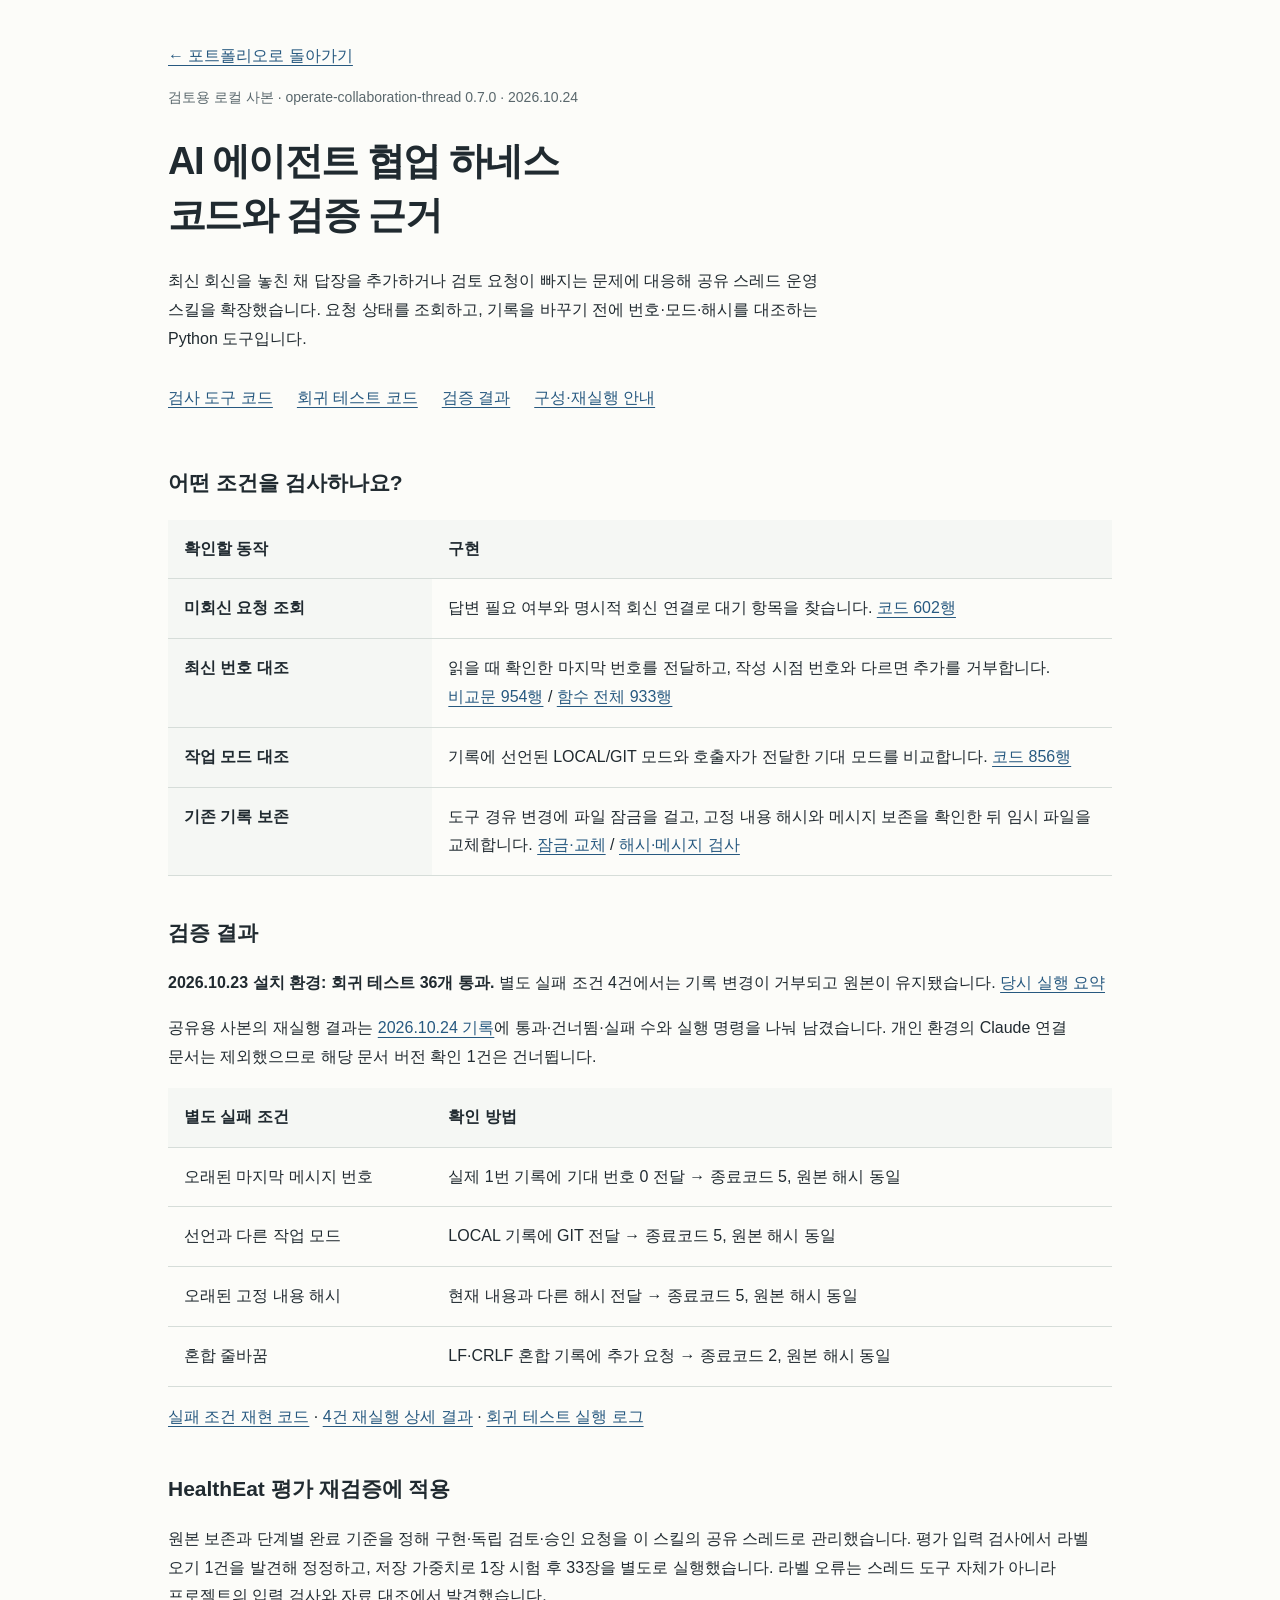
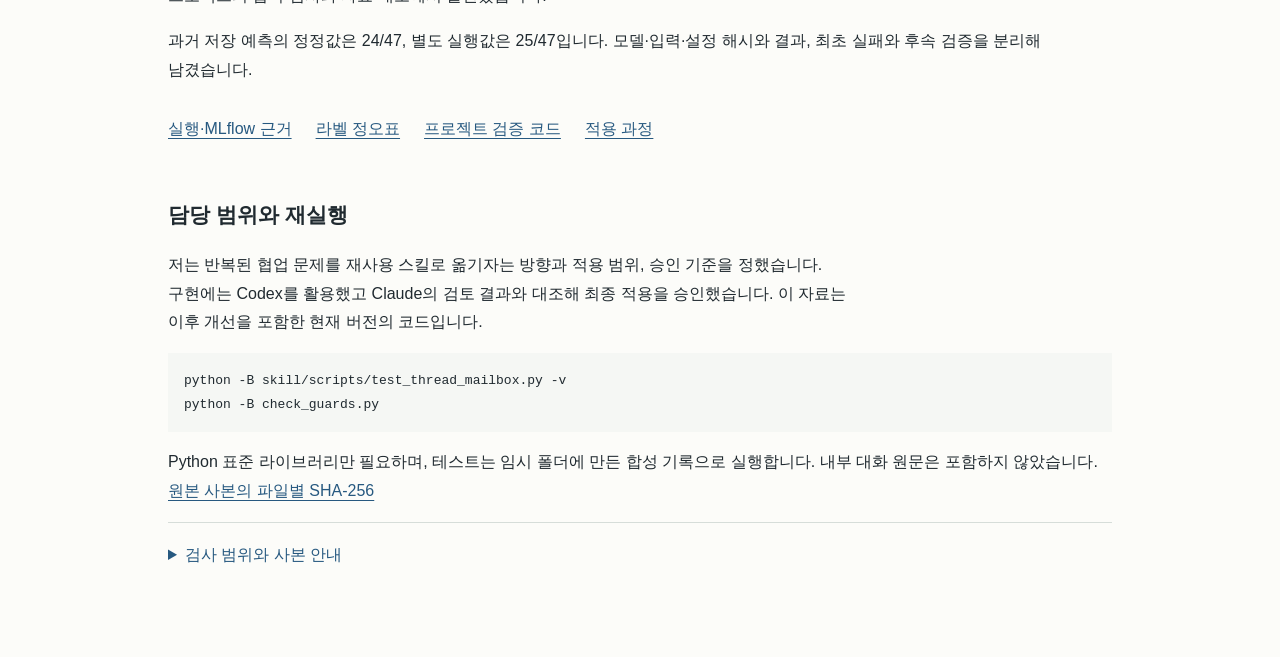
==== harness-evidence/index.html @ 92047654 "feat(portfolio): publish agent harness and HealthEat verification" ====
<!doctype html>
<html lang="ko"><head><meta charset="utf-8"><meta name="viewport" content="width=device-width,initial-scale=1"><meta name="robots" content="noindex"><title>AI 에이전트 협업 하네스 | 코드와 검증 근거</title><link rel="stylesheet" href="evidence.css"></head>
<body><main>
<a href="../index.html#agent-work">← 포트폴리오로 돌아가기</a>
<p class="meta">검토용 로컬 사본 · operate-collaboration-thread 0.7.0 · 2026.10.24</p>
<h1>AI 에이전트 협업 하네스<br>코드와 검증 근거</h1>
<p class="intro">최신 회신을 놓친 채 답장을 추가하거나 검토 요청이 빠지는 문제에 대응해 공유 스레드 운영 스킬을 확장했습니다. 요청 상태를 조회하고, 기록을 바꾸기 전에 번호·모드·해시를 대조하는 Python 도구입니다.</p>
<nav class="links" aria-label="하네스 근거"><a href="code.html">검사 도구 코드</a><a href="tests.html">회귀 테스트 코드</a><a href="#verification">검증 결과</a><a href="README.md">구성·재실행 안내</a></nav>
<h2>어떤 조건을 검사하나요?</h2>
<div class="table-wrap"><table><thead><tr><th scope="col">확인할 동작</th><th scope="col">구현</th></tr></thead><tbody>
<tr><th scope="row">미회신 요청 조회</th><td>답변 필요 여부와 명시적 회신 연결로 대기 항목을 찾습니다. <a href="code.html#L602">코드 602행</a></td></tr>
<tr><th scope="row">최신 번호 대조</th><td>읽을 때 확인한 마지막 번호를 전달하고, 작성 시점 번호와 다르면 추가를 거부합니다. <a href="code.html#L954">비교문 954행</a> / <a href="code.html#L933">함수 전체 933행</a></td></tr>
<tr><th scope="row">작업 모드 대조</th><td>기록에 선언된 LOCAL/GIT 모드와 호출자가 전달한 기대 모드를 비교합니다. <a href="code.html#L856">코드 856행</a></td></tr>
<tr><th scope="row">기존 기록 보존</th><td>도구 경유 변경에 파일 잠금을 걸고, 고정 내용 해시와 메시지 보존을 확인한 뒤 임시 파일을 교체합니다. <a href="code.html#L711">잠금·교체</a> / <a href="code.html#L1042">해시·메시지 검사</a></td></tr>
</tbody></table></div>
<h2 id="verification">검증 결과</h2>
<p><b>2026.10.23 설치 환경: 회귀 테스트 36개 통과.</b> 별도 실패 조건 4건에서는 기록 변경이 거부되고 원본이 유지됐습니다. <a href="verification-20261023.json">당시 실행 요약</a></p>
<p>공유용 사본의 재실행 결과는 <a href="verification-20261024.json">2026.10.24 기록</a>에 통과·건너뜀·실패 수와 실행 명령을 나눠 남겼습니다. 개인 환경의 Claude 연결 문서는 제외했으므로 해당 문서 버전 확인 1건은 건너뜁니다.</p>
<div class="table-wrap"><table><thead><tr><th scope="col">별도 실패 조건</th><th scope="col">확인 방법</th></tr></thead><tbody>
<tr><td>오래된 마지막 메시지 번호</td><td>실제 1번 기록에 기대 번호 0 전달 → 종료코드 5, 원본 해시 동일</td></tr>
<tr><td>선언과 다른 작업 모드</td><td>LOCAL 기록에 GIT 전달 → 종료코드 5, 원본 해시 동일</td></tr>
<tr><td>오래된 고정 내용 해시</td><td>현재 내용과 다른 해시 전달 → 종료코드 5, 원본 해시 동일</td></tr>
<tr><td>혼합 줄바꿈</td><td>LF·CRLF 혼합 기록에 추가 요청 → 종료코드 2, 원본 해시 동일</td></tr>
</tbody></table></div>
<p><a href="check_guards.py">실패 조건 재현 코드</a> · <a href="guards-20261024.json">4건 재실행 상세 결과</a> · <a href="regression-20261024.txt">회귀 테스트 실행 로그</a></p>
<h2 id="healtheat-proof">HealthEat 평가 재검증에 적용</h2>
<p>원본 보존과 단계별 완료 기준을 정해 구현·독립 검토·승인 요청을 이 스킬의 공유 스레드로 관리했습니다. 평가 입력 검사에서 라벨 오기 1건을 발견해 정정하고, 저장 가중치로 1장 시험 후 33장을 별도로 실행했습니다. 라벨 오류는 스레드 도구 자체가 아니라 프로젝트의 입력 검사와 자료 대조에서 발견했습니다.</p>
<p>과거 저장 예측의 정정값은 24/47, 별도 실행값은 25/47입니다. 모델·입력·설정 해시와 결과, 최초 실패와 후속 검증을 분리해 남겼습니다.</p>
<nav class="links" aria-label="HealthEat 적용 근거"><a href="https://github.com/wony98/pill_detection/blob/6daac3b96ef949f479b1820bcda2e5ed69fef1c9/experiments/forward_eval_20261025/README.md" target="_blank" rel="noopener noreferrer">실행·MLflow 근거</a><a href="https://github.com/wony98/pill_detection/blob/6daac3b96ef949f479b1820bcda2e5ed69fef1c9/docs/errata_label_v2_20261024/README.md" target="_blank" rel="noopener noreferrer">라벨 정오표</a><a href="https://github.com/wony98/pill_detection/blob/6daac3b96ef949f479b1820bcda2e5ed69fef1c9/experiments/checkpoint_eval/forward.py" target="_blank" rel="noopener noreferrer">프로젝트 검증 코드</a><a href="../index.html#agent-healtheat-title">적용 과정</a></nav>
<h2>담당 범위와 재실행</h2>
<p class="intro">저는 반복된 협업 문제를 재사용 스킬로 옮기자는 방향과 적용 범위, 승인 기준을 정했습니다. 구현에는 Codex를 활용했고 Claude의 검토 결과와 대조해 최종 적용을 승인했습니다. 이 자료는 이후 개선을 포함한 현재 버전의 코드입니다.</p>
<pre><code>python -B skill/scripts/test_thread_mailbox.py -v
python -B check_guards.py</code></pre>
<p>Python 표준 라이브러리만 필요하며, 테스트는 임시 폴더에 만든 합성 기록으로 실행합니다. 내부 대화 원문은 포함하지 않았습니다. <a href="source-manifest.json">원본 사본의 파일별 SHA-256</a></p>
<details><summary>검사 범위와 사본 안내</summary>
<p><code>--expect-last</code>는 스킬 사용 절차에서 전달하도록 정한 선택 인자입니다. 이를 생략한 호출의 번호 검사는 보장하지 않습니다. 미회신 조회는 상대가 실제로 읽었다는 확인이 아니며, 이 도구가 Git·네트워크 명령을 차단하지는 않습니다. 표준 형식과 다른 기존 스레드에는 별도 호환 처리가 필요합니다.</p>
<p>원본 코드에서 별도 라이선스 선언은 확인하지 못해 새 재배포 라이선스를 임의로 부여하지 않았습니다. 현재는 로컬 검토용이며 공개 배포하지 않았습니다. <a href="README.md">전체 안내</a></p>
</details></main></body></html>
---- harness-evidence/evidence.css ----
:root{color-scheme:light;--ink:#202a30;--blue:#275980;--line:#d6ddd9;--wash:#f5f7f4}
table th:first-child{width:28%}@media(max-width:600px){table th:first-child{width:35%}}
*{box-sizing:border-box}body{margin:0;background:#fcfcf9;color:var(--ink);font-family:Arial,"Malgun Gothic",sans-serif;line-height:1.8}
main{max-width:1000px;margin:auto;padding:42px 28px 70px}a{color:var(--blue);text-underline-offset:4px}h1{font-size:clamp(26px,4vw,38px);line-height:1.4;letter-spacing:-.04em}h2{font-size:21px;margin-top:38px}p,li,td{word-break:keep-all;overflow-wrap:anywhere}.meta{color:#59676c;font-size:14px}.intro{max-width:78ch}.links{display:flex;flex-wrap:wrap;gap:12px 24px;padding:14px 0}.table-wrap{overflow-x:auto}table{border-collapse:collapse;width:100%;text-align:left}th,td{padding:15px 16px;border-bottom:1px solid var(--line);vertical-align:top}th{background:var(--wash)}code,pre{font-family:Consolas,monospace}pre{background:var(--wash);padding:16px;overflow:auto;font-size:13px}summary{cursor:pointer;color:var(--blue)}details{border-top:1px solid var(--line);padding:18px 0}.source{padding:0;line-height:1.7;white-space:pre}.line{display:block;min-width:max-content;padding-right:20px}.line>a{display:inline-block;width:66px;text-align:right;padding-right:18px;color:#69777b;text-decoration:none;user-select:none}.line:target{background:#f7e8ab}.note{border-left:3px solid var(--blue);padding:12px 18px;background:var(--wash)}@media(max-width:600px){main{padding:28px 18px 50px}th,td{padding:12px 9px;font-size:14px}.line>a{width:48px;padding-right:10px}}
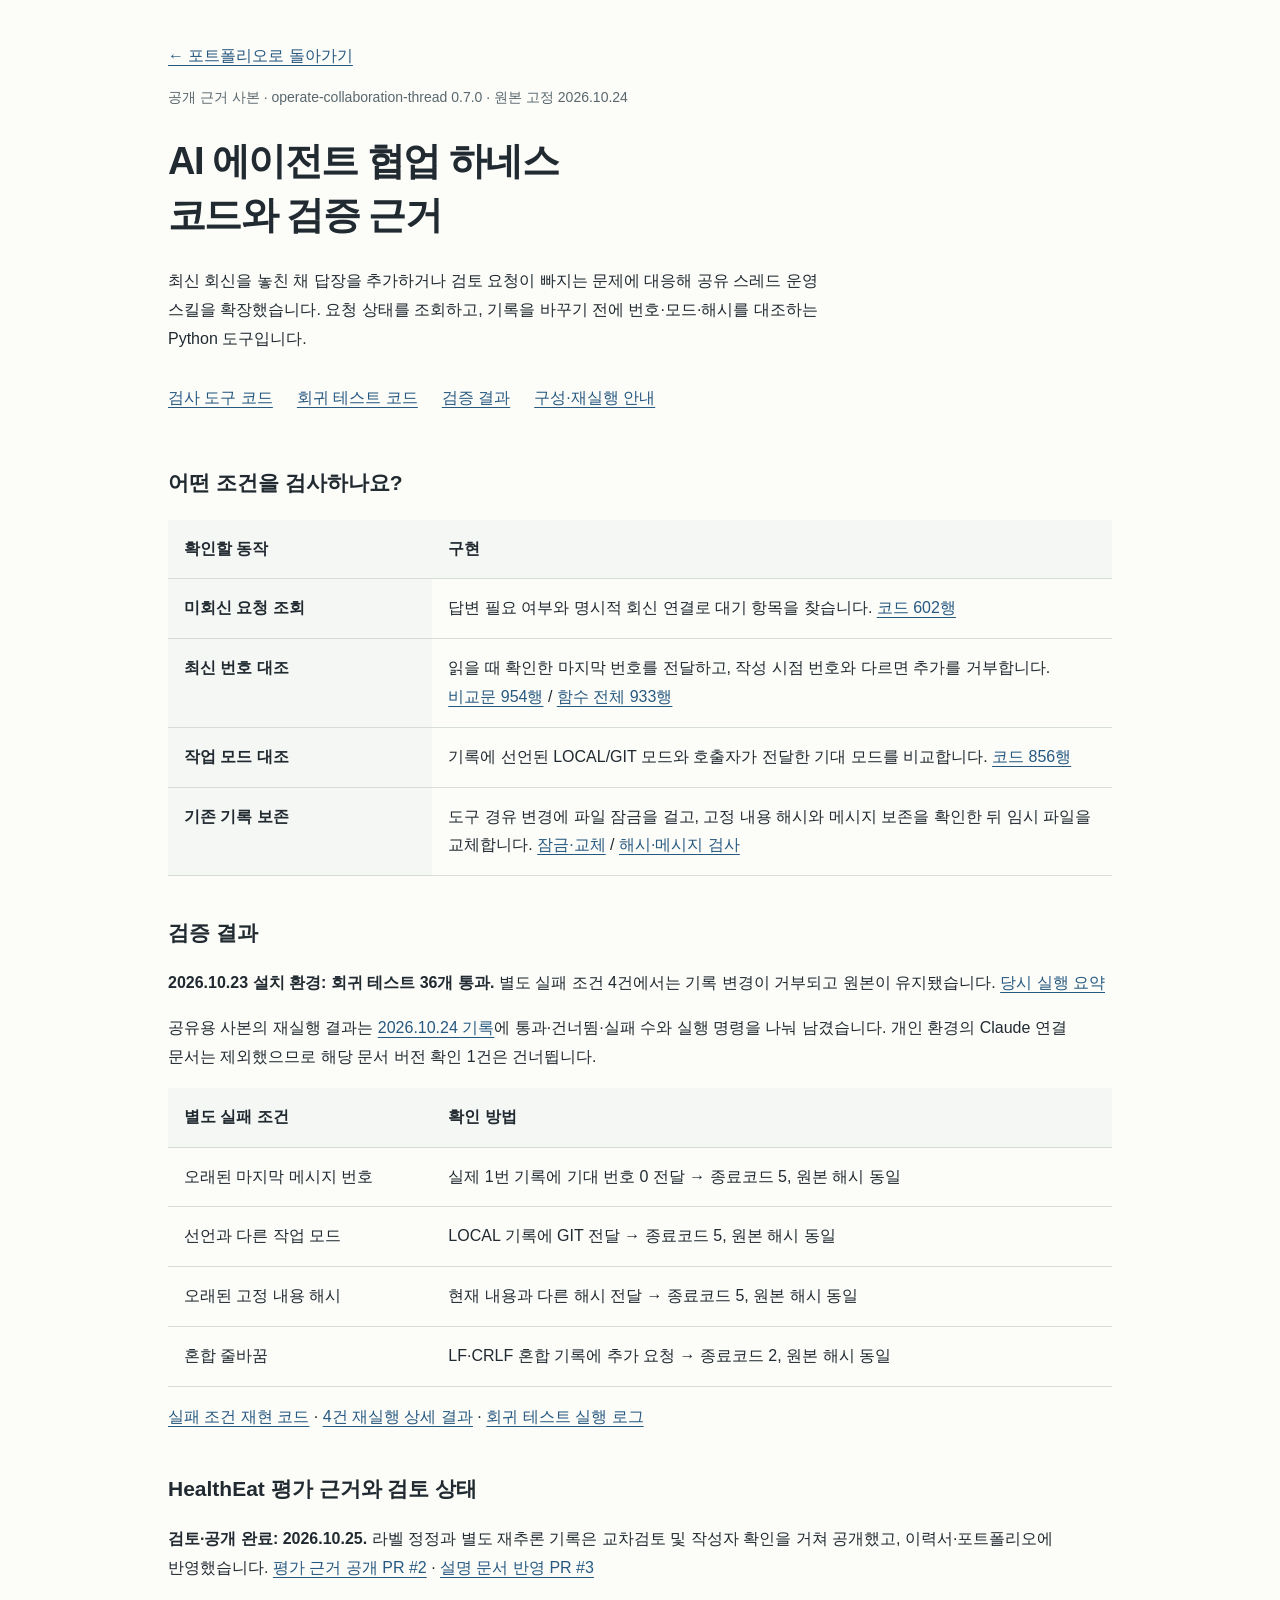
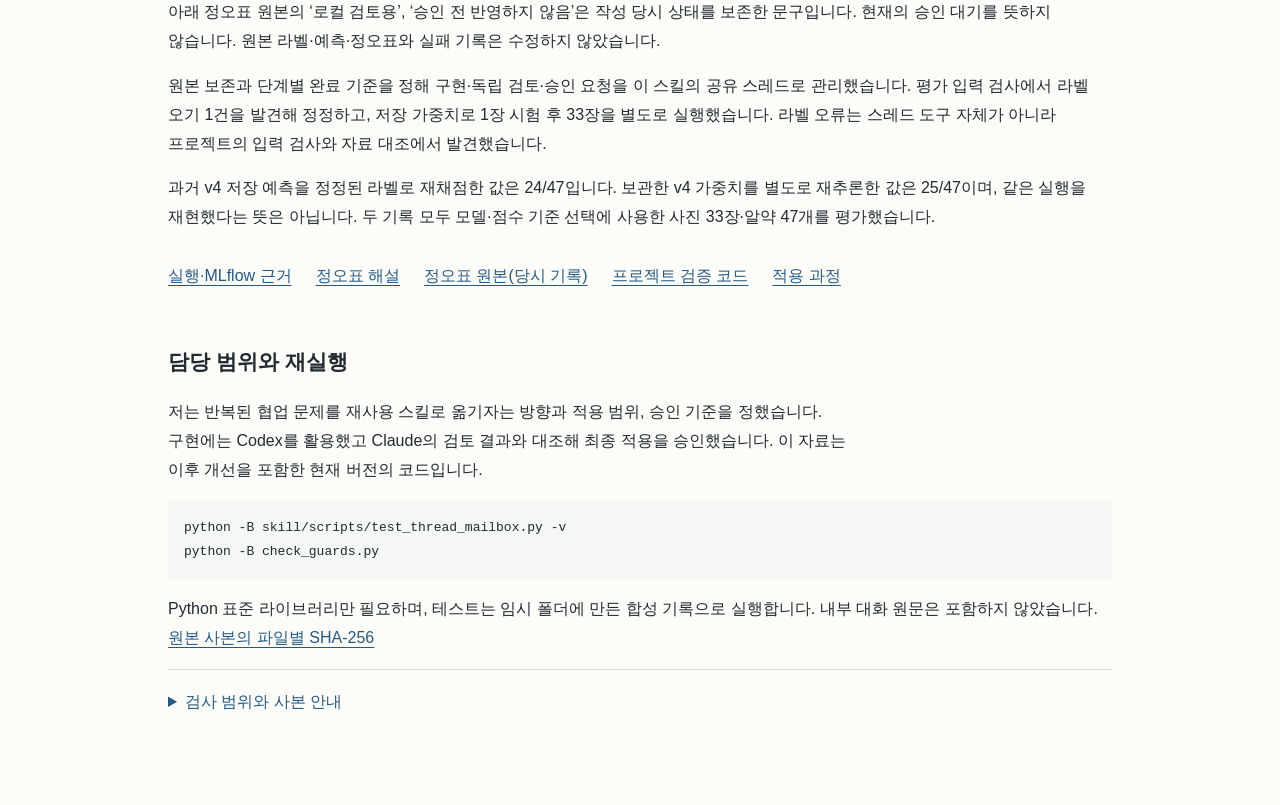
==== commit 56a31ef0: "fix(portfolio): clarify HealthEat evidence status and inference" ====
--- a/harness-evidence/index.html
+++ b/harness-evidence/index.html
@@ -2,7 +2,7 @@
 <html lang="ko"><head><meta charset="utf-8"><meta name="viewport" content="width=device-width,initial-scale=1"><meta name="robots" content="noindex"><title>AI 에이전트 협업 하네스 | 코드와 검증 근거</title><link rel="stylesheet" href="evidence.css"></head>
 <body><main>
 <a href="../index.html#agent-work">← 포트폴리오로 돌아가기</a>
-<p class="meta">검토용 로컬 사본 · operate-collaboration-thread 0.7.0 · 2026.10.24</p>
+<p class="meta">공개 근거 사본 · operate-collaboration-thread 0.7.0 · 원본 고정 2026.10.24</p>
 <h1>AI 에이전트 협업 하네스<br>코드와 검증 근거</h1>
 <p class="intro">최신 회신을 놓친 채 답장을 추가하거나 검토 요청이 빠지는 문제에 대응해 공유 스레드 운영 스킬을 확장했습니다. 요청 상태를 조회하고, 기록을 바꾸기 전에 번호·모드·해시를 대조하는 Python 도구입니다.</p>
 <nav class="links" aria-label="하네스 근거"><a href="code.html">검사 도구 코드</a><a href="tests.html">회귀 테스트 코드</a><a href="#verification">검증 결과</a><a href="README.md">구성·재실행 안내</a></nav>
@@ -23,10 +23,14 @@
 <tr><td>혼합 줄바꿈</td><td>LF·CRLF 혼합 기록에 추가 요청 → 종료코드 2, 원본 해시 동일</td></tr>
 </tbody></table></div>
 <p><a href="check_guards.py">실패 조건 재현 코드</a> · <a href="guards-20261024.json">4건 재실행 상세 결과</a> · <a href="regression-20261024.txt">회귀 테스트 실행 로그</a></p>
-<h2 id="healtheat-proof">HealthEat 평가 재검증에 적용</h2>
+<section id="healtheat-status" aria-labelledby="healtheat-proof">
+<h2 id="healtheat-proof">HealthEat 평가 근거와 검토 상태</h2>
+<p><strong>검토·공개 완료: 2026.10.25.</strong> 라벨 정정과 별도 재추론 기록은 교차검토 및 작성자 확인을 거쳐 공개했고, 이력서·포트폴리오에 반영했습니다. <a href="https://github.com/wony98/pill_detection/pull/2" target="_blank" rel="noopener noreferrer">평가 근거 공개 PR #2</a> · <a href="https://github.com/wony98/pill_detection/pull/3" target="_blank" rel="noopener noreferrer">설명 문서 반영 PR #3</a></p>
+<p>아래 정오표 원본의 ‘로컬 검토용’, ‘승인 전 반영하지 않음’은 작성 당시 상태를 보존한 문구입니다. 현재의 승인 대기를 뜻하지 않습니다. 원본 라벨·예측·정오표와 실패 기록은 수정하지 않았습니다.</p>
 <p>원본 보존과 단계별 완료 기준을 정해 구현·독립 검토·승인 요청을 이 스킬의 공유 스레드로 관리했습니다. 평가 입력 검사에서 라벨 오기 1건을 발견해 정정하고, 저장 가중치로 1장 시험 후 33장을 별도로 실행했습니다. 라벨 오류는 스레드 도구 자체가 아니라 프로젝트의 입력 검사와 자료 대조에서 발견했습니다.</p>
-<p>과거 저장 예측의 정정값은 24/47, 별도 실행값은 25/47입니다. 모델·입력·설정 해시와 결과, 최초 실패와 후속 검증을 분리해 남겼습니다.</p>
-<nav class="links" aria-label="HealthEat 적용 근거"><a href="https://github.com/wony98/pill_detection/blob/6daac3b96ef949f479b1820bcda2e5ed69fef1c9/experiments/forward_eval_20261025/README.md" target="_blank" rel="noopener noreferrer">실행·MLflow 근거</a><a href="https://github.com/wony98/pill_detection/blob/6daac3b96ef949f479b1820bcda2e5ed69fef1c9/docs/errata_label_v2_20261024/README.md" target="_blank" rel="noopener noreferrer">라벨 정오표</a><a href="https://github.com/wony98/pill_detection/blob/6daac3b96ef949f479b1820bcda2e5ed69fef1c9/experiments/checkpoint_eval/forward.py" target="_blank" rel="noopener noreferrer">프로젝트 검증 코드</a><a href="../index.html#agent-healtheat-title">적용 과정</a></nav>
+<p>과거 v4 저장 예측을 정정된 라벨로 재채점한 값은 24/47입니다. 보관한 v4 가중치를 별도로 재추론한 값은 25/47이며, 같은 실행을 재현했다는 뜻은 아닙니다. 두 기록 모두 모델·점수 기준 선택에 사용한 사진 33장·알약 47개를 평가했습니다.</p>
+<nav class="links" aria-label="HealthEat 적용 근거"><a href="https://github.com/wony98/pill_detection/blob/6daac3b96ef949f479b1820bcda2e5ed69fef1c9/experiments/forward_eval_20261025/README.md" target="_blank" rel="noopener noreferrer">실행·MLflow 근거</a><a href="https://github.com/wony98/pill_detection/blob/6daac3b96ef949f479b1820bcda2e5ed69fef1c9/docs/errata_label_v2_20261024/README.md" target="_blank" rel="noopener noreferrer">정오표 해설</a><a href="https://github.com/wony98/pill_detection/blob/6daac3b96ef949f479b1820bcda2e5ed69fef1c9/docs/errata_label_v2_20261024/%EC%A0%95%EC%98%A4%ED%91%9C.md" target="_blank" rel="noopener noreferrer">정오표 원본(당시 기록)</a><a href="https://github.com/wony98/pill_detection/blob/6daac3b96ef949f479b1820bcda2e5ed69fef1c9/experiments/checkpoint_eval/forward.py" target="_blank" rel="noopener noreferrer">프로젝트 검증 코드</a><a href="../index.html#agent-healtheat-title">적용 과정</a></nav>
+</section>
 <h2>담당 범위와 재실행</h2>
 <p class="intro">저는 반복된 협업 문제를 재사용 스킬로 옮기자는 방향과 적용 범위, 승인 기준을 정했습니다. 구현에는 Codex를 활용했고 Claude의 검토 결과와 대조해 최종 적용을 승인했습니다. 이 자료는 이후 개선을 포함한 현재 버전의 코드입니다.</p>
 <pre><code>python -B skill/scripts/test_thread_mailbox.py -v
@@ -34,5 +38,5 @@
 <p>Python 표준 라이브러리만 필요하며, 테스트는 임시 폴더에 만든 합성 기록으로 실행합니다. 내부 대화 원문은 포함하지 않았습니다. <a href="source-manifest.json">원본 사본의 파일별 SHA-256</a></p>
 <details><summary>검사 범위와 사본 안내</summary>
 <p><code>--expect-last</code>는 스킬 사용 절차에서 전달하도록 정한 선택 인자입니다. 이를 생략한 호출의 번호 검사는 보장하지 않습니다. 미회신 조회는 상대가 실제로 읽었다는 확인이 아니며, 이 도구가 Git·네트워크 명령을 차단하지는 않습니다. 표준 형식과 다른 기존 스레드에는 별도 호환 처리가 필요합니다.</p>
-<p>원본 코드에서 별도 라이선스 선언은 확인하지 못해 새 재배포 라이선스를 임의로 부여하지 않았습니다. 현재는 로컬 검토용이며 공개 배포하지 않았습니다. <a href="README.md">전체 안내</a></p>
+<p>원본 코드에서 별도 라이선스 선언은 확인하지 못해 새 재배포 라이선스를 임의로 부여하지 않았습니다. 2026.10.25 작성자 확인을 거쳐 공개한 고정 사본입니다. <a href="README.md">전체 안내</a></p>
 </details></main></body></html>
